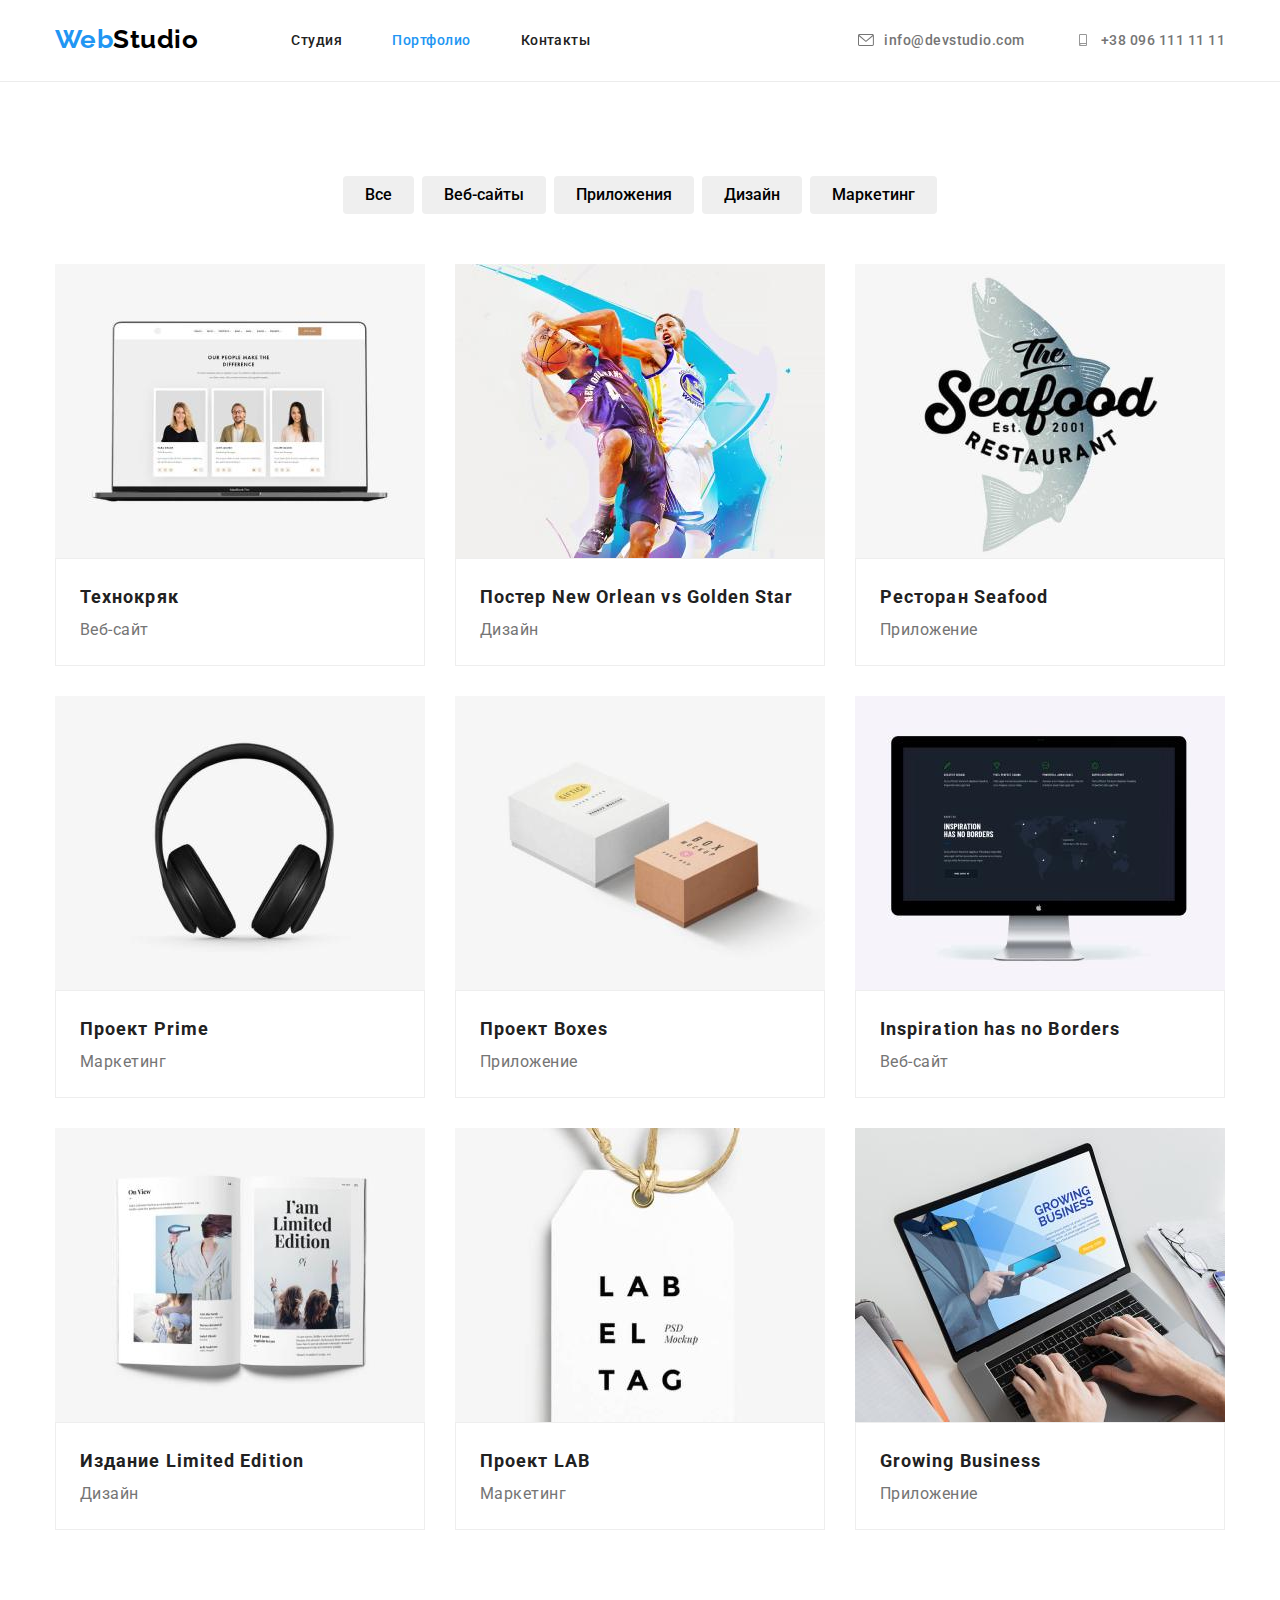
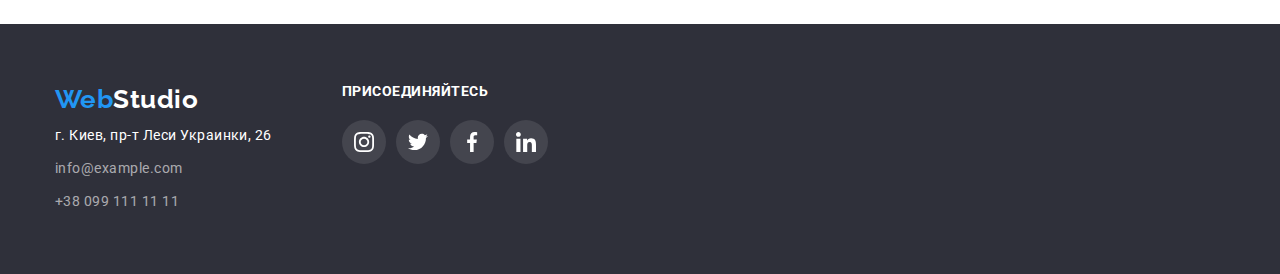
==== portfolio.html @ f72a7dad "Домашнее задание 4" ====
<!DOCTYPE html>
<html lang="en">

<head>
    <meta charset="UTF-8">
    <meta http-equiv="X-UA-Compatible" content="IE=edge">
    <meta name="viewport" content="width=device-width, initial-scale=1.0">
    <title>Document</title>
    <link rel="preconnect" href="https://fonts.googleapis.com">
    <link rel="preconnect" href="https://fonts.gstatic.com" crossorigin>
    <link
        href="https://fonts.googleapis.com/css2?family=Raleway:wght@700&family=Roboto:wght@400;500;700;900&display=swap"
        rel="stylesheet">
    <link rel="stylesheet" href="https://cdnjs.cloudflare.com/ajax/libs/modern-normalize/1.1.0/modern-normalize.min.css">
    <link rel="stylesheet" href="./css/styles.css">
</head>

<body>
    <header class="header">
        <div class="container main-nav">
            <nav class="nav">
                <a href="/" lang="en" class="logo"><span class="web">Web</span><span class="studio">Studio</span></a>
                <ul class="sitenav">
                    <li class="sitenav-item"><a href="./index.html" class="sitenav-link">Студия</a></li>
                    <li class="sitenav-item"><a href="./portfolio.html" class="sitenav-link current">Портфолио</a></li>
                    <li class="sitenav-item"><a href="" class="sitenav-link">Контакты</a></li>
                </ul>
            </nav>
            <ul class="contacts">
                <li class="contacts-item">
                    <a href="mailto:info@devstudio.com" class="contacts-link">
                        <svg class="contacts-icon">
                            <use href="./images/icons.svg#icon-envelope"></use>
                        </svg>
                        info@devstudio.com
                    </a>
                </li>
                <li class="contacts-item">
                    <a href="tel:+380961111111" class="contacts-link">
                        <svg class="contacts-icon">
                            <use href="./images/icons.svg#icon-smartphone"></use>
                        </svg>
                        +38 096 111 11 11
                    </a>
                </li>
            </ul>
        </div>
    </header>
    <main>
        <section class="section">
            <div class="container">
                <h1 class="visually-hidden">Наши работы</h1>
                <ul class="filtr">
                    <li class="filtr-item"><button type="button" class="filtr-button">Все</button></li>
                    <li class="filtr-item"><button type="button" class="filtr-button">Веб-сайты</button></li>
                    <li class="filtr-item"><button type="button" class="filtr-button">Приложения</button></li>
                    <li class="filtr-item"><button type="button" class="filtr-button">Дизайн</button></li>
                    <li class="filtr-item"><button type="button" class="filtr-button">Маркетинг</button></li>
                </ul>
                <ul class="portfolio">
                    <li class="portfolio-item">
                        <a href="">
                            <img src="./images/portfolio1.jpg" alt="Технокряк" width="370" height="294">
                            <div class="portfolio-div">
                                <h2 class="portfolio-title">Технокряк</h2>
                                <p class="portfolio-text">Веб-сайт</p>
                            </div>
                        </a>
                    </li>
                    <li class="portfolio-item">
                        <a href="">
                            <img src="./images/portfolio2.jpg" alt="Постер New Orlean vs Golden Star" width="370"
                                height="294">
                            <div class="portfolio-div">
                                <h2 class="portfolio-title">Постер New Orlean vs Golden Star</h2>
                                <p class="portfolio-text">Дизайн</p>
                            </div>
                        </a>
                    </li>
                    <li class="portfolio-item">
                        <a href="">
                            <img src="./images/portfolio3.jpg" alt="Ресторан Seafood. Постер" width="370" height="294">
                            <div class="portfolio-div">
                                <h2 class="portfolio-title">Ресторан Seafood</h2>
                                <p class="portfolio-text">Приложение</p>
                            </div>
                        </a>
                    </li>
                    <li class="portfolio-item">
                        <a href="">
                            <img src="./images/portfolio4.jpg" alt="Наушники" width="370" height="294">
                            <div class="portfolio-div">
                                <h2 class="portfolio-title">Проект Prime</h2>
                                <p class="portfolio-text">Маркетинг</p>
                            </div>
                        </a>
                    </li>
                    <li class="portfolio-item">
                        <a href="">
                            <img src="./images/portfolio5.jpg" alt="Коробки" width="370" height="294">
                            <div class="portfolio-div">
                                <h2 class="portfolio-title">Проект Boxes</h2>
                                <p class="portfolio-text">Приложение</p>
                            </div>
                        </a>
                    </li>
                    <li  class="portfolio-item">
                        <a href="">
                            <img src="./images/portfolio6.jpg" alt="Монитор" width="370" height="294">
                            <div class="portfolio-div">
                                <h2 class="portfolio-title">Inspiration has no Borders</h2>
                                <p class="portfolio-text">Веб-сайт</p>
                            </div>
                        </a>
                    </li>
                    <li class="portfolio-item">
                        <a href="">
                            <img src="./images/portfolio7.jpg" alt="Журнал" width="370" height="294">
                            <div class="portfolio-div">
                                <h2 class="portfolio-title">Издание Limited Edition</h2>
                                <p class="portfolio-text">Дизайн</p>
                            </div>
                        </a>
                    </li>
                    <li class="portfolio-item">
                        <a href="">
                            <img src="./images/portfolio8.jpg" alt="Проект LAB" width="370" height="294">
                            <div class="portfolio-div">
                                <h2 class="portfolio-title">Проект LAB</h2>
                                <p class="portfolio-text">Маркетинг</p>
                            </div>
                        </a>
                    </li>
                    <li class="portfolio-item">
                        <a href="">
                            <img src="./images/portfolio9.jpg" alt="Работа за ноутбуком" width="370" height="294">
                            <div class="portfolio-div">
                                <h2 class="portfolio-title">Growing Business</h2>
                                <p class="portfolio-text">Приложение</p>
                            </div>
                        </a>
                    </li>
                </ul>
            </div>
        </section>
    </main>
    <footer class="footer">
        <div class="container list">
            <div class="list-div">
                <a href="/" lang="en" class="footer-logo"><span class="footer-web">Web</span><span
                        class="footer-studio">Studio</span></a>
                <address class="address">
                    <ul class="footer-list">
                        <li class="footer-item">
                            <p class="footer-address">г. Киев, пр-т Леси Украинки, 26</p>
                        </li>
                        <li class="footer-item"><a href="mailto:info@example.com"
                                class="footer-contacts">info@example.com</a></li>
                        <li class="footer-item"><a href="tel:+380991111111" class="footer-contacts"> +38 099 111 11 11</a>
                        </li>
                    </ul>
                </address>
            </div>
            <div>
                <p class="footer-title">присоединяйтесь</p>
                <div>
                    <ul class="footer-team-list">
                        <li class="footer-team-link">
                            <a href="" class="footer-icon-link">
                                <svg class="footer-team-icon">
                                    <use href="./images/icons.svg#icon-instagram"></use>
                                </svg>
                            </a>
                        </li>
                        <li class="footer-team-link">
                            <a href="" class="footer-icon-link">
                                <svg class="footer-team-icon">
                                    <use href="./images/icons.svg#icon-twitter"></use>
                                </svg>
                            </a>
                        </li>
                        <li class="footer-team-link">
                            <a href="" class="footer-icon-link">
                                <svg class="footer-team-icon">
                                    <use href="./images/icons.svg#icon-facebook"></use>
                                </svg>
                            </a>
                        </li>
                        <li class="footer-team-link">
                            <a href="" class="footer-icon-link">
                                <svg class="footer-team-icon">
                                    <use href="./images/icons.svg#icon-linkedin"></use>
                                </svg>
                            </a>
                        </li>
                    </ul>
                </div>
            </div>
        </div>
    </footer>
</body>

</html>
---- css/styles.css ----
:root {
  --primary-title-color: #ffffff;
  --accent-color: #2196f3;
  --second-logo-color: #000000;
  --title-color: #212121;
  --text-color: #757575;
  --fone-color: #f5f4fa;
  --fone-color-black: #2f303a;
  --border-header: #ececec;
  --border-portfolio: #eeeeee;
  --icon-color: #afb1b8;
  --footer-address: rgba(255, 255, 255, 0.6);
}

body {
  font-family: Roboto, sans-serif;
  color: var(--text-color);
  background-color: var(--primary-title-color);
  letter-spacing: 0.03em;
  margin: 0;
}
.header {
  font-weight: 500;
  font-size: 14px;
  line-height: 1.2;
}
a {
  text-decoration: none;
}
h1,
h2,
h3,
ul,
p,
li,
ul {
  margin-top: 0;
  margin-bottom: 0;
  padding: 0;
  list-style: none;
}
img {
  display: block;
  max-width: 100%;
  height: auto;
}

/*Стили к логотипу*/
.logo {
  font-family: Raleway, sans-serif;
  font-weight: 700;
  font-size: 26px;
  line-height: 1.2;
  display: block;
  padding-top: 24px;
  padding-bottom: 25px;
  margin-right: 93px;
}
.web {
  color: var(--accent-color);
}
.studio {
  color: var(--second-logo-color);
}
li {
  list-style-type: none;
}
.container {
  width: 1200px;
  margin-left: auto;
  margin-right: auto;
  padding-left: 15px;
  padding-right: 15px;
}
/*Стили к header*/
.header {
  border-bottom: solid 1px var(--border-header);
}
.sitenav,
.contacts {
  padding: 0;
}
.main-nav {
  display: flex;
}
.sitenav {
  display: flex;
}
.nav {
  display: flex;
}
.sitenav-link {
  color: var(--title-color);
  display: block;
  padding-top: 32px;
  padding-bottom: 32px;
}
.sitenav-item {
  margin-right: 50px;
}
.sitenav-item:last-child {
  margin-right: 0;
}
.sitenav-link:hover,
.sitenav-link:focus {
  color: var(--accent-color);
}
.contacts {
  display: flex;
  align-items: center;
  justify-content: center;
  margin-left: auto;
}
.contacts-item {
  margin-right: 50px;
}
.contacts-item:hover .contacts-item:focus {
  fill: var(--accent-color);
}

.contacts-link {
  display: flex;
  align-items: center;
  justify-content: center;
  color: var(--text-color);
  height: 16px;
  padding-top: 32px;
  padding-bottom: 32px;
}
.contacts-item:last-child {
  margin-right: 0;
}
.contacts-link:hover,
.contacts-link:focus {
  color: var(--accent-color);
}
.contacts-link:hover .contacts-icon,
.contacts-link:focus .contacts-icon {
  fill: var(--accent-color);
}
.icon {
  width: 70px;
  height: 70px;
}
.contacts-icon {
  width: 16px;
  height: 12px;
  margin-right: 10px;
  margin-top: 34px;
  margin-bottom: 34px;
  fill: var(--text-color);
}
.contacts-icon:hover .contacts-icon:focus {
  fill: var(--accent-color);
}
.sitenav .contacts {
  font-weight: 500;
  font-size: 14px;
  line-height: 1.14;
  letter-spacing: 0.02em;
}
.sitenav-link.current {
  color: var(--accent-color);
}
/*Стили к герою*/
.hero {
  /* background-color: var(--fone-color-black);*/
  text-align: center;
  padding-top: 200px;
  padding-bottom: 200px;
  max-width: 1600px;
  min-height: 400px;
  background-image: linear-gradient(
      to right,
      rgba(47, 48, 58, 0.4),
      rgba(47, 48, 58, 0.4)
    ),
    url(../images/background.jpg);
  background-size: cover;
  background-repeat: no-repeat;
  background-position: center;
}
.hero-title {
  font-weight: 900;
  font-size: 44px;
  line-height: 1.4;
  text-align: center;
  letter-spacing: 0.06em;
  text-transform: uppercase;

  color: var(--primary-title-color);

  margin-bottom: 30px;
}
.hero-btn {
  color: var(--primary-title-color);
  background-color: var(--accent-color);
  min-width: 200px;
  height: 50px;

  font-family: inherit;
  font-weight: 700;
  font-size: 16px;
  line-height: 1.86px;
  align-items: center;
  text-align: center;
  letter-spacing: 0.06em;

  cursor: pointer;

  padding: 10px, 32px;
  border-radius: 4px;
}
/*Стили main*/
.features {
  display: flex;
}
.section {
  padding-bottom: 94px;
  padding-top: 94px;
}
.section-title,
.features-title,
.team-title {
  color: var(--title-color);
}
.section-title {
  font-weight: 700;
  font-size: 36px;
  line-height: 1.17;
  text-align: center;
  margin-bottom: 50px;
}
.visually-hidden {
  position: absolute;
  clip: rect(0 0 0 0);
  width: 1px;
  height: 1px;
  margin: -1px;
}
.features-title {
  font-weight: 700;
  font-size: 14px;
  line-height: 1.14;
  text-transform: uppercase;

  margin-bottom: 10px;
}
.features-item {
  width: 270px;
  margin-right: 30px;
}
.features-item:last-child {
  margin-right: 0;
}
.section-works {
  padding-top: 0;
  padding-bottom: 94px;
}
.thumb {
  width: 270px;
  height: 120px;
  background-color: var(--fone-color);
  display: flex;
  justify-content: center;
  align-items: center;
  margin-bottom: 30px;
}
.works {
  padding: 0;
  display: flex;
}

.works-item {
  padding: 0;
  margin: 0;
  margin-left: 30px;
}
.works-item:first-child {
  margin-left: 0;
}
.features-text {
  font-size: 14px;
  line-height: 1.7;
}
.section-team {
  background-color: var(--fone-color);
}
.team {
  display: flex;
}
.team-title {
  font-weight: 500;
  font-size: 16px;
  line-height: 1.19;
  margin-bottom: 10px;
}
.team-div {
  padding-top: 30px;
  padding-bottom: 30px;
  background-color: var(--primary-title-color);
}
.team-text {
  font-size: 16px;
  line-height: 1.19;
}
.team-item {
  width: 270px;
  text-align: center;
  margin-left: 30px;
  box-shadow: 0px 1px 3px rgba(0, 0, 0, 0.12), 0px 1px 1px rgba(0, 0, 0, 0.14),
    0px 2px 1px rgba(0, 0, 0, 0.2);
  border-radius: 0px 0px 4px 4px;
}
.team-item:first-child {
  margin-left: 0;
}
.team-icon {
  height: 20px;
  width: 20px;
  fill: var(--icon-color);
}
.team-link:last-child {
  margin-right: 0px;
}
.team-link {
  display: flex;
  margin-right: 10px;
}
.icon-link {
  display: flex;
  justify-content: center;
  align-items: center;
  width: 44px;
  height: 44px;
  border-radius: 50%;
}
.team-list {
  width: 270px;
  height: 44px;
  display: flex;
  justify-content: center;
  align-items: center;
  margin-top: 16px;
}
.icon-link:hover,
.icon-link:focus {
  background-color: var(--accent-color);
}
.icon-link:hover .team-icon,
.icon-link:focus .team-icon {
  fill: var(--primary-title-color);
}

/*our clients*/
.clients {
  width: 1170px;
  margin-left: auto;
  margin-right: auto;
}
.clients-list {
  display: flex;
  align-items: center;
  justify-content: center;
}
.clients-div {
  height: 92px;
  width: 170px;
  border: solid 1px var(--icon-color);
}
.clients-item {
  margin-right: 30px;
}
.clients-icon {
  fill: var(--icon-color);
}
.clients-icon-div {
  height: 60px;
  width: 106px;
  margin: 16px 32px;
  display: flex;
  align-items: center;
  justify-content: center;
}
.clients-link:hover .clients-div {
  border: solid 1px var(--accent-color);
}
.clients-link:hover .clients-icon {
  fill: var(--accent-color);
}
/*footer*/
.footer {
  background-color: var(--fone-color-black);
  padding-top: 60px;
  padding-bottom: 60px;
}
.footer-logo {
  font-family: Raleway;
  font-weight: 700;
  font-size: 26px;
  line-height: 1.19;
}
.footer-web {
  color: var(--accent-color);
}
.footer-studio {
  color: var(--primary-title-color);
}
.footer-address {
  color: var(--primary-title-color);
  font-style: normal;
  font-size: 14px;
  line-height: 1.7;
}
.footer-contacts {
  color: var(--footer-address);
  font-weight: normal;
  font-style: normal;
  font-size: 14px;
  line-height: 1.7;
}
.footer-contacts:focus,
.footer-contacts:hover {
  color: var(--accent-color);
}
.address {
  margin-top: 10px;
}
.footer-item {
  margin-bottom: 9px;
}
.footer-item:last-child {
  margin-bottom: 0;
}
.footer-title {
  font-style: normal;
  font-weight: bold;
  font-size: 14px;
  line-height: 1.14;
  text-transform: uppercase;
  color: var(--primary-title-color);
}
.footer-team-list {
  width: 270px;
  height: 44px;
  display: flex;
  margin-top: 20px;
}
.list {
  display: flex;
}
.list-div {
  margin-right: 70px;
}
.list-div:last-child {
  margin-right: 0;
}
.footer-team-link {
  display: flex;
  margin-right: 10px;
}
.footer-icon-link {
  display: flex;
  justify-content: center;
  align-items: center;
  width: 44px;
  height: 44px;
  border-radius: 50%;
  background-color: rgba(255, 255, 255, 0.1);
}
.footer-team-icon {
  height: 20px;
  width: 20px;
  fill: var(--primary-title-color);
}
.footer-team-link:hover .footer-icon-link {
  background-color: var(--accent-color);
}
/*Portfolio*/
.filtr-button {
  background-color: (--fone-color);
  color: (--title-color);
  font-family: inherit;
  font-weight: 500;
  font-size: 16px;
  line-height: 1.63;
  text-align: center;

  cursor: pointer;
  padding: 6px 22px;
}
.filtr {
  margin-bottom: 50px;
  display: flex;
  justify-content: center;
}
.filtr-button {
  border: transparent;
  border-radius: 4px;
}
.filtr-item {
  margin-right: 8px;
}
.filtr-item:last-child {
  margin-right: 0;
}
.filtr-button:focus,
.filtr-button:hover {
  background-color: var(--accent-color);
  color: var(--primary-title-color);
  font-family: inherit;
  box-shadow: 0px 3px 1px rgba(0, 0, 0, 0.1), 0px 1px 2px rgba(0, 0, 0, 0.08),
    0px 2px 2px rgba(0, 0, 0, 0.12);
}
.portfolio {
  display: flex;
  flex-wrap: wrap;
  margin-left: -30px;
  margin-top: -30px;
}
.portfolio-title {
  color: var(--title-color);

  font-weight: 700;
  font-size: 18px;
  line-height: 2;
  letter-spacing: 0.06em;
}
.portfolio > .portfolio-item {
  width: 370px;
  margin-left: 30px;
  margin-top: 30px;
  flex-basis: calc(100% / 3 - 30px);
}
.portfolio-text {
  font-size: 16px;
  line-height: 1.87;

  color: var(--text-color);
}
.portfolio-div {
  border: solid 1px var(--border-portfolio);
  padding-top: 20px;
  padding-bottom: 20px;
  padding-left: 24px;
  padding-right: 24px;
}
.portfolio-item:hover {
  box-shadow: 0px 1px 1px rgba(0, 0, 0, 0.12), 0px 4px 4px rgba(0, 0, 0, 0.06),
    1px 4px 6px rgba(0, 0, 0, 0.16);
}
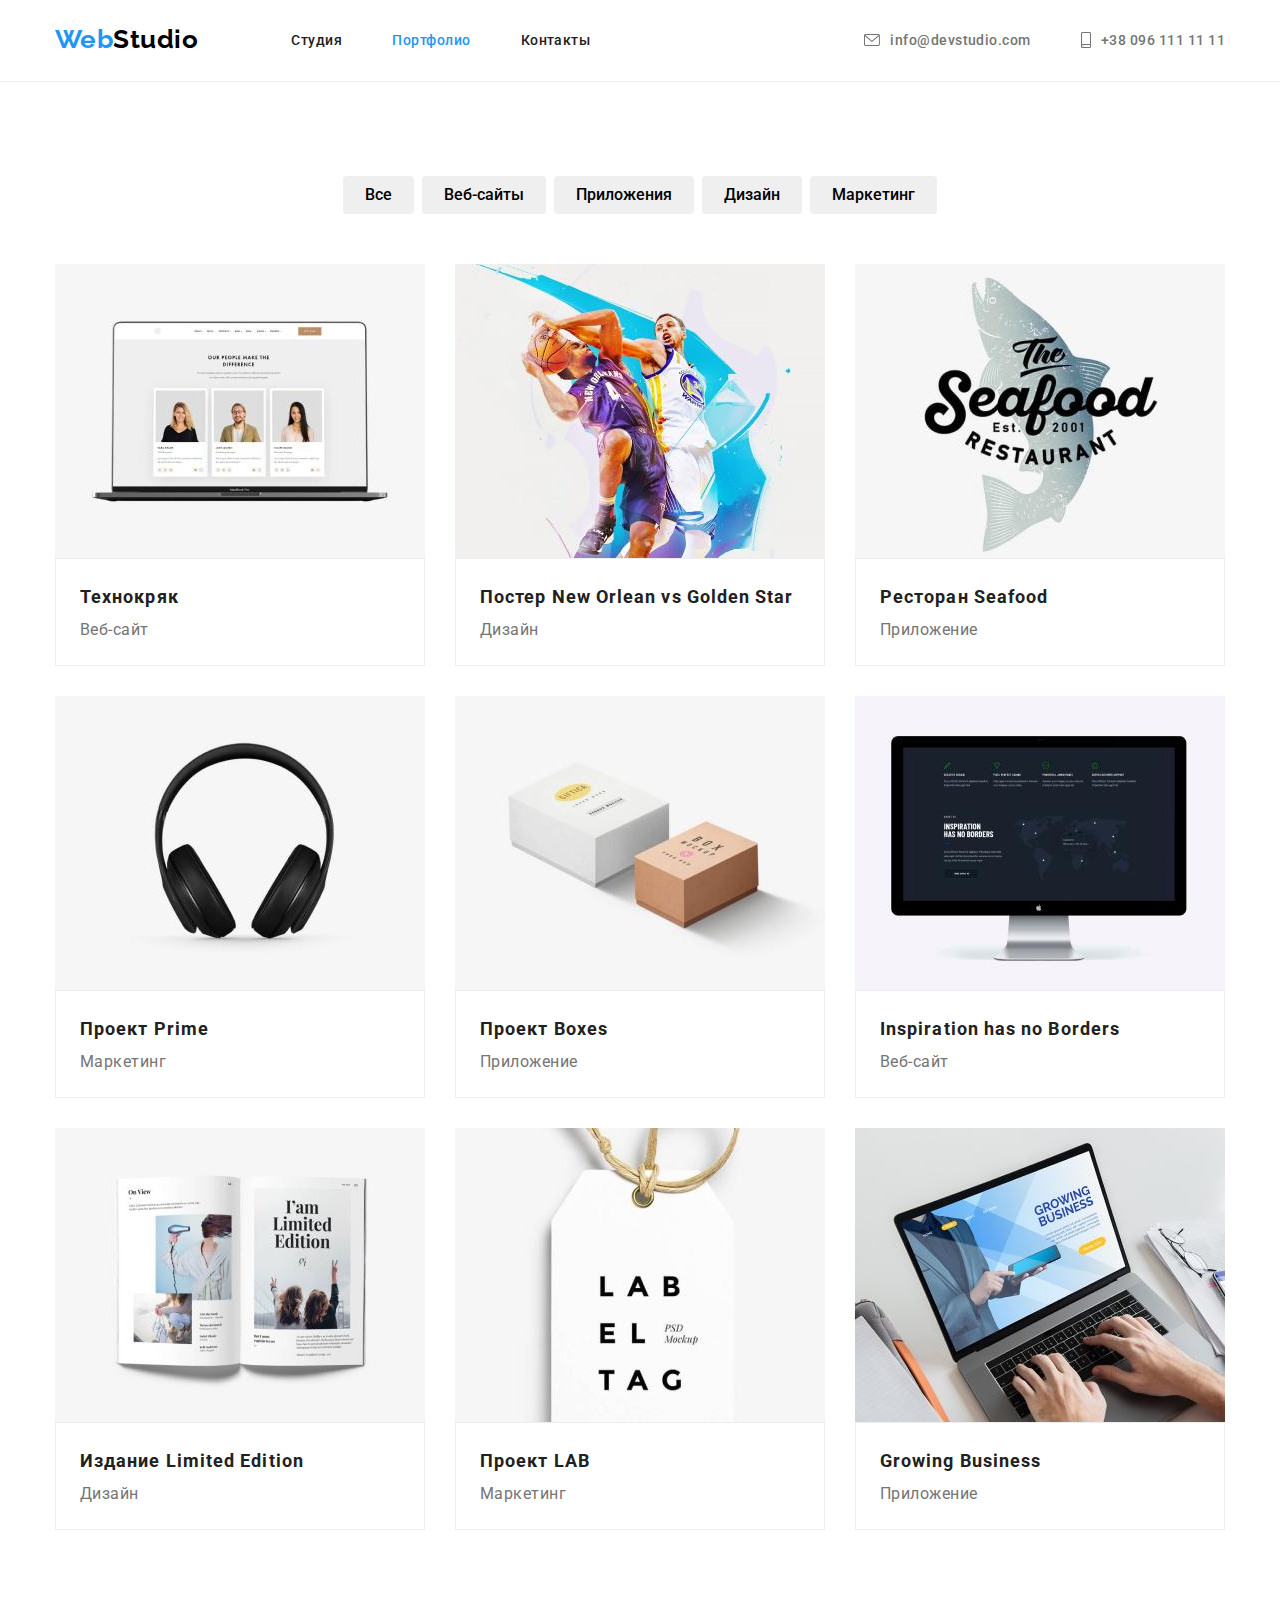
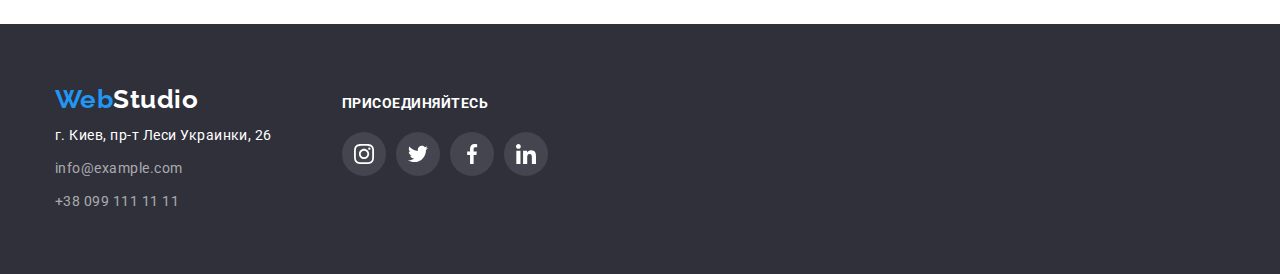
==== commit 9f327707: "Домашнее задание 4 (исправление 2)" ====
--- a/portfolio.html
+++ b/portfolio.html
@@ -29,7 +29,7 @@
             <ul class="contacts">
                 <li class="contacts-item">
                     <a href="mailto:info@devstudio.com" class="contacts-link">
-                        <svg class="contacts-icon">
+                        <svg class="contacts-icon" width="16" height="12">
                             <use href="./images/icons.svg#icon-envelope"></use>
                         </svg>
                         info@devstudio.com
@@ -37,7 +37,7 @@
                 </li>
                 <li class="contacts-item">
                     <a href="tel:+380961111111" class="contacts-link">
-                        <svg class="contacts-icon">
+                        <svg class="contacts-icon" width="10" height="16">
                             <use href="./images/icons.svg#icon-smartphone"></use>
                         </svg>
                         +38 096 111 11 11
@@ -59,7 +59,7 @@
                 </ul>
                 <ul class="portfolio">
                     <li class="portfolio-item">
-                        <a href="">
+                        <a href="" class="portfolio-link">
                             <img src="./images/portfolio1.jpg" alt="Технокряк" width="370" height="294">
                             <div class="portfolio-div">
                                 <h2 class="portfolio-title">Технокряк</h2>
@@ -68,7 +68,7 @@
                         </a>
                     </li>
                     <li class="portfolio-item">
-                        <a href="">
+                        <a href="" class="portfolio-link">
                             <img src="./images/portfolio2.jpg" alt="Постер New Orlean vs Golden Star" width="370"
                                 height="294">
                             <div class="portfolio-div">
@@ -78,7 +78,7 @@
                         </a>
                     </li>
                     <li class="portfolio-item">
-                        <a href="">
+                        <a href="" class="portfolio-link">
                             <img src="./images/portfolio3.jpg" alt="Ресторан Seafood. Постер" width="370" height="294">
                             <div class="portfolio-div">
                                 <h2 class="portfolio-title">Ресторан Seafood</h2>
@@ -87,7 +87,7 @@
                         </a>
                     </li>
                     <li class="portfolio-item">
-                        <a href="">
+                        <a href="" class="portfolio-link">
                             <img src="./images/portfolio4.jpg" alt="Наушники" width="370" height="294">
                             <div class="portfolio-div">
                                 <h2 class="portfolio-title">Проект Prime</h2>
@@ -96,7 +96,7 @@
                         </a>
                     </li>
                     <li class="portfolio-item">
-                        <a href="">
+                        <a href="" class="portfolio-link">
                             <img src="./images/portfolio5.jpg" alt="Коробки" width="370" height="294">
                             <div class="portfolio-div">
                                 <h2 class="portfolio-title">Проект Boxes</h2>
@@ -105,7 +105,7 @@
                         </a>
                     </li>
                     <li  class="portfolio-item">
-                        <a href="">
+                        <a href="" class="portfolio-link">
                             <img src="./images/portfolio6.jpg" alt="Монитор" width="370" height="294">
                             <div class="portfolio-div">
                                 <h2 class="portfolio-title">Inspiration has no Borders</h2>
@@ -114,7 +114,7 @@
                         </a>
                     </li>
                     <li class="portfolio-item">
-                        <a href="">
+                        <a href="" class="portfolio-link">
                             <img src="./images/portfolio7.jpg" alt="Журнал" width="370" height="294">
                             <div class="portfolio-div">
                                 <h2 class="portfolio-title">Издание Limited Edition</h2>
@@ -123,7 +123,7 @@
                         </a>
                     </li>
                     <li class="portfolio-item">
-                        <a href="">
+                        <a href="" class="portfolio-link">
                             <img src="./images/portfolio8.jpg" alt="Проект LAB" width="370" height="294">
                             <div class="portfolio-div">
                                 <h2 class="portfolio-title">Проект LAB</h2>
@@ -132,7 +132,7 @@
                         </a>
                     </li>
                     <li class="portfolio-item">
-                        <a href="">
+                        <a href="" class="portfolio-link">
                             <img src="./images/portfolio9.jpg" alt="Работа за ноутбуком" width="370" height="294">
                             <div class="portfolio-div">
                                 <h2 class="portfolio-title">Growing Business</h2>
@@ -163,38 +163,36 @@
             </div>
             <div>
                 <p class="footer-title">присоединяйтесь</p>
-                <div>
-                    <ul class="footer-team-list">
-                        <li class="footer-team-link">
-                            <a href="" class="footer-icon-link">
-                                <svg class="footer-team-icon">
-                                    <use href="./images/icons.svg#icon-instagram"></use>
-                                </svg>
-                            </a>
-                        </li>
-                        <li class="footer-team-link">
-                            <a href="" class="footer-icon-link">
-                                <svg class="footer-team-icon">
-                                    <use href="./images/icons.svg#icon-twitter"></use>
-                                </svg>
-                            </a>
-                        </li>
-                        <li class="footer-team-link">
-                            <a href="" class="footer-icon-link">
-                                <svg class="footer-team-icon">
-                                    <use href="./images/icons.svg#icon-facebook"></use>
-                                </svg>
-                            </a>
-                        </li>
-                        <li class="footer-team-link">
-                            <a href="" class="footer-icon-link">
-                                <svg class="footer-team-icon">
-                                    <use href="./images/icons.svg#icon-linkedin"></use>
-                                </svg>
-                            </a>
-                        </li>
-                    </ul>
-                </div>
+                <ul class="footer-team-list">
+                    <li class="footer-team-link">
+                        <a href="" class="footer-icon-link">
+                            <svg class="footer-team-icon">
+                                <use href="./images/icons.svg#icon-instagram"></use>
+                            </svg>
+                        </a>
+                    </li>
+                    <li class="footer-team-link">
+                        <a href="" class="footer-icon-link">
+                            <svg class="footer-team-icon">
+                                <use href="./images/icons.svg#icon-twitter"></use>
+                            </svg>
+                        </a>
+                    </li>
+                    <li class="footer-team-link">
+                        <a href="" class="footer-icon-link">
+                            <svg class="footer-team-icon">
+                                <use href="./images/icons.svg#icon-facebook"></use>
+                            </svg>
+                        </a>
+                    </li>
+                    <li class="footer-team-link">
+                        <a href="" class="footer-icon-link">
+                            <svg class="footer-team-icon">
+                                <use href="./images/icons.svg#icon-linkedin"></use>
+                            </svg>
+                        </a>
+                    </li>
+                </ul>
             </div>
         </div>
     </footer>
--- a/css/styles.css
+++ b/css/styles.css
@@ -123,7 +123,6 @@
   align-items: center;
   justify-content: center;
   color: var(--text-color);
-  height: 16px;
   padding-top: 32px;
   padding-bottom: 32px;
 }
@@ -134,24 +133,15 @@
 .contacts-link:focus {
   color: var(--accent-color);
 }
-.contacts-link:hover .contacts-icon,
-.contacts-link:focus .contacts-icon {
-  fill: var(--accent-color);
-}
 .icon {
   width: 70px;
   height: 70px;
 }
 .contacts-icon {
-  width: 16px;
-  height: 12px;
   margin-right: 10px;
-  margin-top: 34px;
-  margin-bottom: 34px;
-  fill: var(--text-color);
-}
-.contacts-icon:hover .contacts-icon:focus {
-  fill: var(--accent-color);
+}
+.contacts-icon {
+  fill: currentColor;
 }
 .sitenav .contacts {
   font-weight: 500;
@@ -308,6 +298,7 @@
   width: 270px;
   text-align: center;
   margin-left: 30px;
+  overflow: hidden;
   box-shadow: 0px 1px 3px rgba(0, 0, 0, 0.12), 0px 1px 1px rgba(0, 0, 0, 0.14),
     0px 2px 1px rgba(0, 0, 0, 0.2);
   border-radius: 0px 0px 4px 4px;
@@ -324,7 +315,6 @@
   margin-right: 0px;
 }
 .team-link {
-  display: flex;
   margin-right: 10px;
 }
 .icon-link {
@@ -336,8 +326,6 @@
   border-radius: 50%;
 }
 .team-list {
-  width: 270px;
-  height: 44px;
   display: flex;
   justify-content: center;
   align-items: center;
@@ -360,10 +348,11 @@
 }
 .clients-list {
   display: flex;
-  align-items: center;
-  justify-content: center;
-}
-.clients-div {
+}
+.clients-link {
+  display: flex;
+  align-items: center;
+  justify-content: center;
   height: 92px;
   width: 170px;
   border: solid 1px var(--icon-color);
@@ -371,21 +360,20 @@
 .clients-item {
   margin-right: 30px;
 }
+.clients-item:last-child {
+  margin-right: 0;
+}
 .clients-icon {
   fill: var(--icon-color);
-}
-.clients-icon-div {
   height: 60px;
   width: 106px;
-  margin: 16px 32px;
-  display: flex;
-  align-items: center;
-  justify-content: center;
-}
-.clients-link:hover .clients-div {
+}
+.clients-link:hover,
+.clients-link:focus {
   border: solid 1px var(--accent-color);
 }
-.clients-link:hover .clients-icon {
+.clients-link:hover .clients-icon,
+.clients-link:focus .clients-icon {
   fill: var(--accent-color);
 }
 /*footer*/
@@ -448,6 +436,7 @@
 }
 .list {
   display: flex;
+  align-items: baseline;
 }
 .list-div {
   margin-right: 70px;
@@ -456,8 +445,10 @@
   margin-right: 0;
 }
 .footer-team-link {
-  display: flex;
   margin-right: 10px;
+}
+.footer-team-link:last-child {
+  margin-right: 0;
 }
 .footer-icon-link {
   display: flex;
@@ -473,7 +464,8 @@
   width: 20px;
   fill: var(--primary-title-color);
 }
-.footer-team-link:hover .footer-icon-link {
+.footer-icon-link:hover,
+.footer-icon-link:focus {
   background-color: var(--accent-color);
 }
 /*Portfolio*/
@@ -532,6 +524,14 @@
   margin-top: 30px;
   flex-basis: calc(100% / 3 - 30px);
 }
+.portfolio-link {
+  display: block;
+}
+.portfolio-link:hover,
+.portfolio-link:focus {
+  box-shadow: 0px 1px 1px rgba(0, 0, 0, 0.12), 0px 4px 4px rgba(0, 0, 0, 0.06),
+    1px 4px 6px rgba(0, 0, 0, 0.16);
+}
 .portfolio-text {
   font-size: 16px;
   line-height: 1.87;
@@ -545,7 +545,3 @@
   padding-left: 24px;
   padding-right: 24px;
 }
-.portfolio-item:hover {
-  box-shadow: 0px 1px 1px rgba(0, 0, 0, 0.12), 0px 4px 4px rgba(0, 0, 0, 0.06),
-    1px 4px 6px rgba(0, 0, 0, 0.16);
-}
